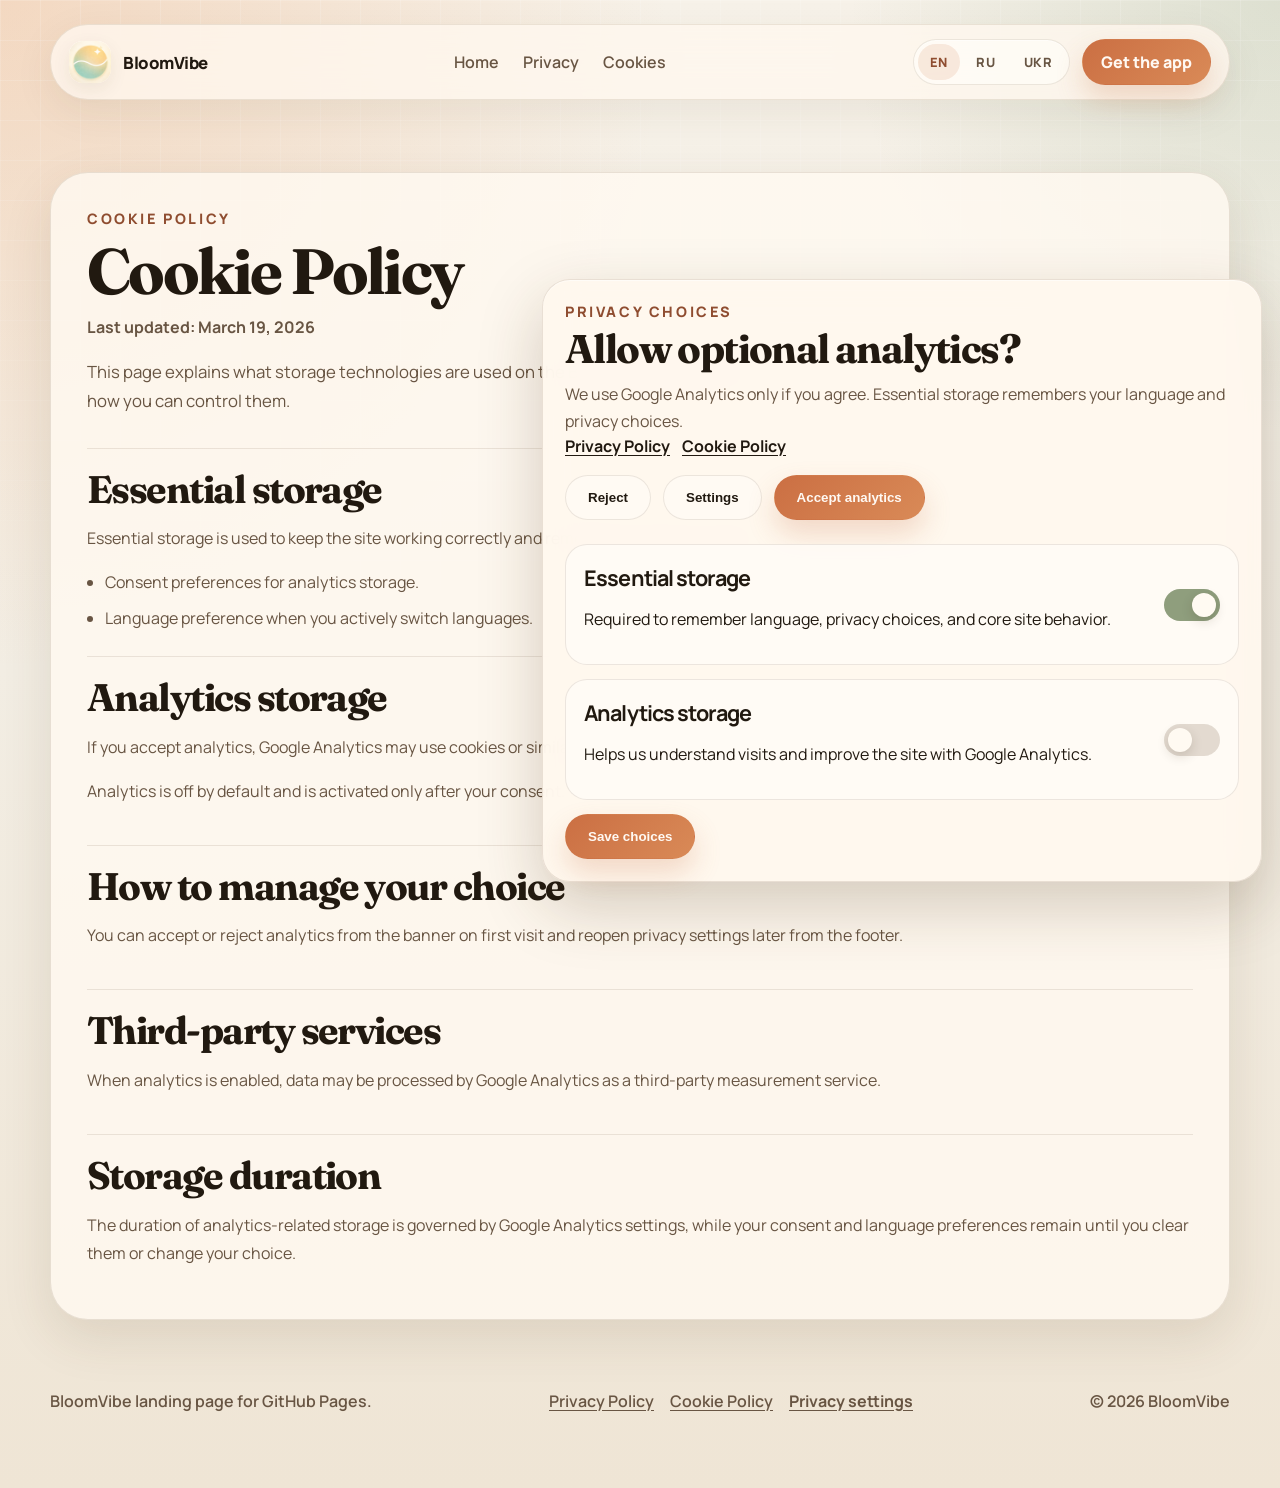
==== cookies.html @ cdea2a06 "Add consent banner and analytics CTA tracking" ====
<!doctype html>
<html lang="en">
  <head>
    <meta charset="UTF-8" />
    <meta name="viewport" content="width=device-width, initial-scale=1.0" />
    <title>BloomVibe | Cookie Policy</title>
    <meta
      name="description"
      content="Cookie Policy for the BloomVibe website, including essential storage, analytics cookies, and consent controls."
    />
    <meta name="theme-color" content="#f4efe4" />
    <link rel="preconnect" href="https://fonts.googleapis.com" />
    <link rel="preconnect" href="https://fonts.gstatic.com" crossorigin />
    <link
      href="https://fonts.googleapis.com/css2?family=Fraunces:opsz,wght@9..144,500;9..144,700&family=Manrope:wght@400;500;600;700;800&display=swap"
      rel="stylesheet"
    />
    <link rel="icon" href="logo.png" type="image/png" />
    <link rel="apple-touch-icon" href="logo.png" />
    <script async src="https://www.googletagmanager.com/gtag/js?id=G-1R0DRW74FC"></script>
    <script>
      window.dataLayer = window.dataLayer || [];

      function gtag() {
        dataLayer.push(arguments);
      }

      (function () {
        const consentStorageKey = "bloomvibe-consent-v1";
        let analyticsConsent = "denied";

        try {
          const savedConsent = JSON.parse(window.localStorage.getItem(consentStorageKey) || "null");

          if (savedConsent?.analytics === "granted") {
            analyticsConsent = "granted";
          }
        } catch (error) {}

        gtag("consent", "default", {
          ad_storage: "denied",
          ad_user_data: "denied",
          ad_personalization: "denied",
          analytics_storage: "denied",
          wait_for_update: 500,
        });

        if (analyticsConsent === "granted") {
          gtag("consent", "update", {
            analytics_storage: "granted",
          });
        }

        gtag("js", new Date());
        gtag("config", "G-1R0DRW74FC", {
          anonymize_ip: true,
        });
      })();
    </script>
    <link rel="stylesheet" href="styles.css" />
  </head>
  <body data-page="cookies">
    <div class="page-shell">
      <header class="site-header">
        <a class="brand" href="index.html" data-i18n-aria-label="brand.homeAria" aria-label="BloomVibe home">
          <span class="brand-mark">
            <img src="logo.png" alt="BloomVibe logo" data-i18n-alt="brand.logoAlt" />
          </span>
          <span class="brand-text">BloomVibe</span>
        </a>

        <nav class="site-nav" aria-label="Policy navigation" data-i18n-aria-label="policyNav.aria">
          <a href="index.html" data-i18n="policyNav.home">Home</a>
          <a href="privacy.html" data-i18n="policyNav.privacy">Privacy</a>
          <a href="cookies.html" data-i18n="policyNav.cookies">Cookies</a>
        </nav>

        <div class="header-actions">
          <div
            class="lang-switcher"
            role="group"
            aria-label="Language switcher"
            data-i18n-aria-label="lang.aria"
          >
            <button class="lang-button is-active" type="button" data-lang="en" aria-pressed="true">EN</button>
            <button class="lang-button" type="button" data-lang="ru" aria-pressed="false">RU</button>
            <button class="lang-button" type="button" data-lang="uk" aria-pressed="false">UKR</button>
          </div>

          <a
            class="button button-small"
            href="https://play.google.com/store/apps/details?id=com.oknorp.online.vibevoyageai"
            target="_blank"
            rel="noreferrer"
            data-market-cta="cookies-header"
            data-i18n="header.cta"
          >
            Get the app
          </a>
        </div>
      </header>

      <main class="policy-main">
        <section class="policy-card">
          <p class="eyebrow" data-i18n="cookiesPage.eyebrow">Cookie Policy</p>
          <h1 class="policy-title" data-i18n="cookiesPage.title">Cookie Policy</h1>
          <p class="policy-updated" data-i18n="cookiesPage.updated">Last updated: March 19, 2026</p>
          <p class="policy-intro" data-i18n="cookiesPage.intro">
            This page explains what storage technologies are used on the BloomVibe website and how you can control them.
          </p>

          <div class="policy-sections">
            <section class="policy-section">
              <h2 data-i18n="cookiesPage.section1.title">Essential storage</h2>
              <p data-i18n="cookiesPage.section1.text">
                Essential storage is used to keep the site working correctly and remember choices you make.
              </p>
              <ul class="policy-list">
                <li data-i18n="cookiesPage.section1.item1">Consent preferences for analytics storage.</li>
                <li data-i18n="cookiesPage.section1.item2">Language preference when you actively switch languages.</li>
              </ul>
            </section>

            <section class="policy-section">
              <h2 data-i18n="cookiesPage.section2.title">Analytics storage</h2>
              <p data-i18n="cookiesPage.section2.text">
                If you accept analytics, Google Analytics may use cookies or similar storage to measure visits, page views, and site interactions.
              </p>
              <p data-i18n="cookiesPage.section2.text2">
                Analytics is off by default and is activated only after your consent.
              </p>
            </section>

            <section class="policy-section">
              <h2 data-i18n="cookiesPage.section3.title">How to manage your choice</h2>
              <p data-i18n="cookiesPage.section3.text">
                You can accept or reject analytics from the banner on first visit and reopen privacy settings later from the footer.
              </p>
            </section>

            <section class="policy-section">
              <h2 data-i18n="cookiesPage.section4.title">Third-party services</h2>
              <p data-i18n="cookiesPage.section4.text">
                When analytics is enabled, data may be processed by Google Analytics as a third-party measurement service.
              </p>
            </section>

            <section class="policy-section">
              <h2 data-i18n="cookiesPage.section5.title">Storage duration</h2>
              <p data-i18n="cookiesPage.section5.text">
                The duration of analytics-related storage is governed by Google Analytics settings, while your consent and language preferences remain until you clear them or change your choice.
              </p>
            </section>
          </div>
        </section>
      </main>

      <footer class="site-footer">
        <p data-i18n="footer.tagline">BloomVibe landing page for GitHub Pages.</p>
        <div class="footer-links">
          <a href="privacy.html" data-i18n="footer.privacy">Privacy Policy</a>
          <a href="cookies.html" data-i18n="footer.cookies">Cookie Policy</a>
          <button class="footer-settings-button" type="button" data-consent-open data-i18n="footer.settings">
            Privacy settings
          </button>
        </div>
        <p>&copy; <span id="year"></span> BloomVibe</p>
      </footer>
    </div>

    <section class="consent-banner" data-consent-banner hidden>
      <div class="consent-shell">
        <div class="consent-copy">
          <p class="eyebrow consent-eyebrow" data-i18n="consent.eyebrow">Privacy choices</p>
          <h2 class="consent-title" data-i18n="consent.title">Allow optional analytics?</h2>
          <p class="consent-text" data-i18n="consent.text">
            We use Google Analytics only if you agree. Essential storage remembers your language and privacy choices.
          </p>
          <div class="consent-links">
            <a href="privacy.html" data-i18n="consent.privacyLink">Privacy Policy</a>
            <a href="cookies.html" data-i18n="consent.cookiesLink">Cookie Policy</a>
          </div>
        </div>

        <div class="consent-actions">
          <button class="button button-secondary" type="button" data-consent-reject data-i18n="consent.reject">
            Reject
          </button>
          <button class="button button-secondary" type="button" data-consent-settings data-i18n="consent.settings">
            Settings
          </button>
          <button class="button" type="button" data-consent-accept data-i18n="consent.accept">
            Accept analytics
          </button>
        </div>

        <div class="consent-panel" data-consent-panel hidden>
          <article class="consent-option">
            <div>
              <h3 data-i18n="consent.essentialTitle">Essential storage</h3>
              <p data-i18n="consent.essentialText">
                Required to remember language, privacy choices, and core site behavior.
              </p>
            </div>
            <label class="consent-toggle">
              <input type="checkbox" checked disabled />
              <span class="consent-toggle-ui"></span>
            </label>
          </article>

          <article class="consent-option">
            <div>
              <h3 data-i18n="consent.analyticsTitle">Analytics storage</h3>
              <p data-i18n="consent.analyticsText">
                Helps us understand visits and improve the site with Google Analytics.
              </p>
            </div>
            <label class="consent-toggle">
              <input type="checkbox" data-consent-analytics />
              <span class="consent-toggle-ui"></span>
            </label>
          </article>

          <div class="consent-panel-actions">
            <button class="button" type="button" data-consent-save data-i18n="consent.save">Save choices</button>
          </div>
        </div>
      </div>
    </section>

    <script src="script.js"></script>
  </body>
</html>
---- styles.css ----
:root {
  --bg: #f4efe4;
  --bg-accent: #efe1cf;
  --surface: rgba(255, 251, 245, 0.72);
  --surface-strong: rgba(255, 247, 237, 0.94);
  --border: rgba(98, 79, 55, 0.14);
  --text: #211910;
  --muted: #685543;
  --accent: #cb6f43;
  --accent-dark: #8f4d30;
  --leaf: #657b50;
  --gold: #dfbb6c;
  --shadow: 0 18px 50px rgba(84, 56, 25, 0.12);
  --radius-xl: 32px;
  --radius-lg: 24px;
  --radius-md: 18px;
  --radius-sm: 999px;
  --content-width: 1180px;
}

* {
  box-sizing: border-box;
}

html {
  scroll-behavior: smooth;
}

body {
  margin: 0;
  min-width: 320px;
  font-family: "Manrope", sans-serif;
  color: var(--text);
  background:
    radial-gradient(circle at top left, rgba(236, 168, 118, 0.35), transparent 34%),
    radial-gradient(circle at top right, rgba(117, 150, 110, 0.2), transparent 22%),
    linear-gradient(180deg, #f7f2e9 0%, #f2ede3 45%, #efe5d5 100%);
}

body::before {
  position: fixed;
  inset: 0;
  content: "";
  background-image:
    linear-gradient(rgba(255, 255, 255, 0.18) 1px, transparent 1px),
    linear-gradient(90deg, rgba(255, 255, 255, 0.18) 1px, transparent 1px);
  background-size: 40px 40px;
  mask-image: linear-gradient(180deg, rgba(0, 0, 0, 0.9), transparent 85%);
  pointer-events: none;
}

a {
  color: inherit;
  text-decoration: none;
}

.page-shell {
  position: relative;
  z-index: 1;
  width: min(calc(100% - 32px), var(--content-width));
  margin: 0 auto;
  padding: 24px 0 48px;
}

.site-header {
  position: sticky;
  top: 18px;
  z-index: 20;
  display: flex;
  align-items: center;
  justify-content: space-between;
  gap: 16px;
  padding: 14px 18px;
  background: rgba(255, 248, 239, 0.78);
  border: 1px solid rgba(101, 74, 47, 0.12);
  border-radius: var(--radius-sm);
  backdrop-filter: blur(18px);
  box-shadow: 0 12px 40px rgba(80, 58, 26, 0.08);
}

.brand {
  display: inline-flex;
  align-items: center;
  gap: 12px;
  font-weight: 800;
  letter-spacing: -0.03em;
}

.brand-mark {
  display: grid;
  width: 42px;
  height: 42px;
  place-items: center;
  border-radius: 14px;
  overflow: hidden;
  background: rgba(255, 251, 244, 0.88);
  box-shadow:
    inset 0 1px 0 rgba(255, 255, 255, 0.55),
    0 6px 18px rgba(80, 58, 26, 0.08);
}

.brand-mark img {
  display: block;
  width: 100%;
  height: 100%;
  object-fit: cover;
}

.brand-text {
  font-size: 1.05rem;
}

.site-nav {
  display: inline-flex;
  align-items: center;
  gap: 24px;
  color: var(--muted);
  font-weight: 600;
}

.site-nav a {
  position: relative;
}

.site-nav a::after {
  position: absolute;
  left: 0;
  bottom: -6px;
  width: 100%;
  height: 2px;
  content: "";
  background: var(--accent);
  transform: scaleX(0);
  transform-origin: left;
  transition: transform 180ms ease;
}

.site-nav a:hover::after,
.site-nav a:focus-visible::after {
  transform: scaleX(1);
}

.header-actions {
  display: inline-flex;
  align-items: center;
  gap: 12px;
}

.lang-switcher {
  display: inline-flex;
  align-items: center;
  gap: 4px;
  padding: 4px;
  border: 1px solid rgba(101, 74, 47, 0.12);
  border-radius: var(--radius-sm);
  background: rgba(255, 252, 247, 0.72);
  box-shadow: inset 0 1px 0 rgba(255, 255, 255, 0.55);
}

.lang-button {
  appearance: none;
  border: 0;
  padding: 9px 12px;
  border-radius: var(--radius-sm);
  background: transparent;
  color: var(--muted);
  font: inherit;
  font-size: 0.8rem;
  font-weight: 800;
  letter-spacing: 0.06em;
  cursor: pointer;
  transition:
    background 180ms ease,
    color 180ms ease,
    transform 180ms ease;
}

.lang-button:hover,
.lang-button:focus-visible {
  color: var(--text);
  transform: translateY(-1px);
}

.lang-button.is-active {
  background: rgba(203, 111, 67, 0.14);
  color: var(--accent-dark);
}

.button {
  display: inline-flex;
  align-items: center;
  justify-content: center;
  gap: 10px;
  padding: 14px 22px;
  border: 1px solid transparent;
  border-radius: var(--radius-sm);
  background: linear-gradient(135deg, var(--accent), #d98a57);
  color: #fff9f3;
  font-weight: 800;
  box-shadow: 0 14px 28px rgba(200, 111, 67, 0.24);
  transition:
    transform 180ms ease,
    box-shadow 180ms ease,
    background 180ms ease;
}

.button:hover,
.button:focus-visible {
  transform: translateY(-2px);
  box-shadow: 0 18px 36px rgba(200, 111, 67, 0.32);
}

.button-small {
  padding: 11px 18px;
}

.button-secondary {
  background: rgba(255, 251, 246, 0.7);
  color: var(--text);
  border-color: rgba(98, 79, 55, 0.12);
  box-shadow: none;
}

.section {
  padding: 72px 0;
}

.hero {
  display: grid;
  grid-template-columns: 1.08fr 0.92fr;
  gap: 48px;
  align-items: center;
  min-height: calc(100vh - 140px);
}

.eyebrow {
  margin: 0 0 12px;
  font-size: 0.9rem;
  font-weight: 800;
  letter-spacing: 0.18em;
  text-transform: uppercase;
  color: var(--accent-dark);
}

h1,
h2,
h3 {
  margin: 0;
  letter-spacing: -0.04em;
}

h1,
h2 {
  font-family: "Fraunces", serif;
  line-height: 0.98;
}

h1 {
  max-width: 11ch;
  font-size: clamp(3.3rem, 7vw, 6.4rem);
}

html[lang="ru"] h1,
html[lang="uk"] h1 {
  max-width: 9.6ch;
  font-size: clamp(3.3rem, 6.8vw, 6rem);
  line-height: 0.99;
}

h2 {
  max-width: 12ch;
  font-size: clamp(2.2rem, 4vw, 3.6rem);
}

h3 {
  font-size: 1.35rem;
}

.hero-text,
.cta-text,
.benefit-card p,
.step-card p,
.persona-card p {
  color: var(--muted);
  line-height: 1.7;
}

.hero-text {
  max-width: 60ch;
  margin: 22px 0 0;
  font-size: 1.08rem;
}

html[lang="ru"] .hero-text,
html[lang="uk"] .hero-text {
  max-width: 52ch;
}

html[lang="ru"] .site-nav,
html[lang="uk"] .site-nav {
  gap: 20px;
  font-size: 0.96rem;
}

html[lang="ru"] .header-actions,
html[lang="uk"] .header-actions {
  gap: 10px;
}

html[lang="ru"] .button-small,
html[lang="uk"] .button-small {
  padding-inline: 18px;
}

.hero-actions {
  display: flex;
  flex-wrap: wrap;
  gap: 14px;
  margin: 32px 0 24px;
}

.hero-points {
  display: flex;
  flex-wrap: wrap;
  gap: 12px;
  padding: 0;
  margin: 0;
  list-style: none;
}

.hero-points li {
  padding: 10px 14px;
  border: 1px solid var(--border);
  border-radius: var(--radius-sm);
  background: rgba(255, 248, 240, 0.72);
  font-weight: 600;
  color: #453528;
}

.hero-visual {
  position: relative;
  display: grid;
  place-items: center;
  min-height: 640px;
}

.screenshot-stage {
  position: relative;
  width: min(100%, 520px);
  min-height: 640px;
}

.phone-mockup {
  position: absolute;
  top: -18px;
  right: 18px;
  width: min(100%, 320px);
  transform: rotate(2deg);
}

.phone-frame {
  position: relative;
  padding: 14px;
  border-radius: 42px;
  background:
    linear-gradient(180deg, rgba(61, 41, 30, 0.95), rgba(18, 16, 15, 0.98));
  box-shadow:
    0 35px 80px rgba(57, 35, 15, 0.28),
    inset 0 1px 0 rgba(255, 255, 255, 0.2);
}

.phone-notch {
  position: absolute;
  left: 50%;
  top: 10px;
  z-index: 2;
  width: 126px;
  height: 28px;
  border-radius: 0 0 18px 18px;
  background: rgba(12, 12, 12, 0.9);
  transform: translateX(-50%);
}

.phone-screen {
  position: relative;
  overflow: hidden;
  padding: 18px 12px 12px;
  border-radius: 30px;
  background:
    radial-gradient(circle at top, rgba(248, 199, 118, 0.14), transparent 28%),
    linear-gradient(180deg, #f8f1e6 0%, #efe3cf 100%);
}

.phone-screen img {
  display: block;
  width: 100%;
  height: auto;
  border-radius: 22px;
}

.device-shot {
  margin: 0;
  padding: 12px;
  border: 1px solid rgba(91, 70, 48, 0.12);
  border-radius: 38px;
  background: rgba(255, 249, 241, 0.8);
  box-shadow:
    0 30px 60px rgba(74, 46, 18, 0.18),
    inset 0 1px 0 rgba(255, 255, 255, 0.45);
  backdrop-filter: blur(12px);
}

.device-shot img,
.preview-card img {
  display: block;
  width: 100%;
  height: auto;
  border-radius: 28px;
}

.card-kicker,
.benefit-number,
.step-badge {
  font-weight: 800;
  letter-spacing: 0.06em;
  text-transform: uppercase;
}

.card-kicker,
.benefit-number {
  font-size: 0.72rem;
  color: var(--accent-dark);
}

.section-heading {
  display: grid;
  gap: 12px;
  margin-bottom: 32px;
}

.section-soft .section-heading h2,
.cta-panel h2 {
  max-width: 13ch;
}

.preview-grid,
.benefit-grid,
.persona-grid,
.steps {
  display: grid;
  gap: 18px;
}

.preview-grid {
  grid-template-columns: repeat(3, minmax(0, 1fr));
}

.benefit-grid {
  grid-template-columns: repeat(3, minmax(0, 1fr));
}

.preview-card,
.benefit-card,
.step-card,
.persona-card,
.cta-panel {
  padding: 28px;
  border: 1px solid var(--border);
  border-radius: var(--radius-xl);
  background: var(--surface);
  backdrop-filter: blur(16px);
  box-shadow: var(--shadow);
}

.preview-card {
  display: grid;
  gap: 18px;
  background: rgba(255, 248, 239, 0.78);
}

.preview-card figure {
  margin: 0;
  display: flex;
  justify-content: center;
  padding: 12px;
  border-radius: 30px;
  background: rgba(255, 253, 250, 0.86);
  box-shadow: inset 0 1px 0 rgba(255, 255, 255, 0.6);
}

.preview-phone {
  width: min(100%, 260px);
}

.preview-phone-frame {
  position: relative;
  padding: 10px;
  border-radius: 34px;
  background:
    linear-gradient(180deg, rgba(61, 41, 30, 0.95), rgba(18, 16, 15, 0.98));
  box-shadow:
    0 20px 40px rgba(57, 35, 15, 0.18),
    inset 0 1px 0 rgba(255, 255, 255, 0.18);
}

.preview-phone-notch {
  position: absolute;
  top: 8px;
  left: 50%;
  z-index: 2;
  width: 92px;
  height: 20px;
  border-radius: 0 0 14px 14px;
  background: rgba(12, 12, 12, 0.92);
  transform: translateX(-50%);
}

.preview-phone-screen {
  overflow: hidden;
  border-radius: 24px;
  background: linear-gradient(180deg, #f8f1e6 0%, #efe3cf 100%);
}

.preview-phone-screen img {
  display: block;
  width: 100%;
  height: auto;
}

.preview-meta {
  display: grid;
  gap: 10px;
}

.preview-meta h3 {
  font-family: "Fraunces", serif;
  font-size: 1.7rem;
  line-height: 1.05;
}

.step-card {
  position: relative;
}

.step-badge {
  display: inline-grid;
  width: 38px;
  height: 38px;
  margin-bottom: 18px;
  place-items: center;
  border-radius: 12px;
  background: rgba(203, 111, 67, 0.12);
  color: var(--accent-dark);
}

.section-soft {
  padding-inline: 28px;
  border: 1px solid rgba(104, 85, 67, 0.12);
  border-radius: calc(var(--radius-xl) + 6px);
  background:
    radial-gradient(circle at top right, rgba(255, 205, 138, 0.18), transparent 18%),
    rgba(255, 247, 237, 0.48);
}

.steps {
  grid-template-columns: repeat(3, minmax(0, 1fr));
}

.persona-grid {
  grid-template-columns: repeat(4, minmax(0, 1fr));
}

.persona-card {
  background: var(--surface-strong);
}

.cta-section {
  padding-bottom: 24px;
}

.cta-panel {
  display: flex;
  align-items: center;
  justify-content: space-between;
  gap: 24px;
  background:
    radial-gradient(circle at top left, rgba(255, 197, 121, 0.2), transparent 26%),
    linear-gradient(135deg, rgba(255, 247, 239, 0.94), rgba(240, 231, 211, 0.92));
}

.cta-actions {
  flex-shrink: 0;
}

.site-footer {
  display: flex;
  align-items: center;
  justify-content: space-between;
  gap: 12px;
  padding: 30px 0 12px;
  color: var(--muted);
  font-weight: 600;
}

.footer-links {
  display: inline-flex;
  align-items: center;
  gap: 16px;
  flex-wrap: wrap;
}

.footer-links a {
  text-decoration: underline;
  text-underline-offset: 0.18em;
}

.footer-settings-button {
  border: 0;
  padding: 0;
  background: transparent;
  color: inherit;
  font: inherit;
  font-weight: 700;
  text-decoration: underline;
  text-underline-offset: 0.18em;
  cursor: pointer;
}

.policy-main {
  padding: 72px 0 24px;
}

.policy-card {
  padding: 36px;
  border: 1px solid var(--border);
  border-radius: calc(var(--radius-xl) + 6px);
  background: rgba(255, 249, 241, 0.82);
  box-shadow: var(--shadow);
}

.policy-title {
  max-width: none;
  margin-bottom: 10px;
  font-size: clamp(2.6rem, 5vw, 4.4rem);
}

.policy-updated,
.policy-intro,
.policy-section p,
.policy-list {
  color: var(--muted);
  line-height: 1.75;
}

.policy-updated {
  margin: 0 0 16px;
  font-weight: 700;
}

.policy-intro {
  max-width: 68ch;
  margin: 0;
  font-size: 1.05rem;
}

.policy-sections {
  display: grid;
  gap: 24px;
  margin-top: 32px;
}

.policy-section {
  padding-top: 22px;
  border-top: 1px solid rgba(98, 79, 55, 0.12);
}

.policy-section h2 {
  max-width: none;
  margin-bottom: 12px;
  font-size: clamp(1.6rem, 3vw, 2.4rem);
}

.policy-list {
  display: grid;
  gap: 8px;
  padding-left: 18px;
  margin: 12px 0 0;
}

.consent-banner[hidden] {
  display: none;
}

.consent-banner {
  position: fixed;
  right: 18px;
  bottom: 18px;
  z-index: 40;
  width: min(calc(100% - 24px), 720px);
}

.consent-shell {
  display: grid;
  gap: 18px;
  padding: 22px;
  border: 1px solid rgba(101, 74, 47, 0.14);
  border-radius: 28px;
  background: rgba(255, 248, 239, 0.94);
  box-shadow:
    0 24px 64px rgba(67, 46, 20, 0.22),
    inset 0 1px 0 rgba(255, 255, 255, 0.5);
  backdrop-filter: blur(18px);
}

.consent-eyebrow {
  margin-bottom: 8px;
}

.consent-title {
  max-width: none;
  font-size: clamp(1.7rem, 3.6vw, 2.5rem);
}

.consent-text {
  margin: 12px 0 0;
  color: var(--muted);
  line-height: 1.7;
}

.consent-links,
.consent-actions,
.consent-panel-actions {
  display: flex;
  flex-wrap: wrap;
  gap: 12px;
}

.consent-links a {
  font-weight: 700;
  text-decoration: underline;
  text-underline-offset: 0.18em;
}

.consent-panel {
  display: grid;
  gap: 14px;
  padding-top: 6px;
}

.consent-option {
  display: flex;
  align-items: center;
  justify-content: space-between;
  gap: 16px;
  padding: 18px;
  border: 1px solid rgba(98, 79, 55, 0.12);
  border-radius: 22px;
  background: rgba(255, 252, 247, 0.84);
}

.consent-option h3 {
  margin-bottom: 6px;
}

.consent-toggle {
  position: relative;
  display: inline-flex;
  align-items: center;
}

.consent-toggle input {
  position: absolute;
  opacity: 0;
  pointer-events: none;
}

.consent-toggle-ui {
  position: relative;
  display: inline-flex;
  width: 56px;
  height: 32px;
  border-radius: 999px;
  background: rgba(101, 74, 47, 0.18);
  transition: background 180ms ease;
}

.consent-toggle-ui::after {
  position: absolute;
  top: 4px;
  left: 4px;
  width: 24px;
  height: 24px;
  border-radius: 999px;
  content: "";
  background: #fffaf2;
  box-shadow: 0 4px 12px rgba(49, 35, 16, 0.16);
  transition: transform 180ms ease;
}

.consent-toggle input:checked + .consent-toggle-ui {
  background: rgba(203, 111, 67, 0.92);
}

.consent-toggle input:checked + .consent-toggle-ui::after {
  transform: translateX(24px);
}

.consent-toggle input:disabled + .consent-toggle-ui {
  background: rgba(101, 123, 80, 0.72);
}

.reveal {
  opacity: 0;
  transform: translateY(28px);
  transition:
    opacity 700ms ease,
    transform 700ms ease;
}

.reveal.is-visible {
  opacity: 1;
  transform: translateY(0);
}

@media (max-width: 1080px) {
  .hero,
  .preview-grid,
  .benefit-grid,
  .steps,
  .persona-grid {
    grid-template-columns: 1fr 1fr;
  }

  .hero {
    min-height: auto;
  }

  .hero-copy {
    order: 1;
  }

  .hero-visual {
    order: 2;
  }

  .site-header {
    flex-wrap: wrap;
    justify-content: center;
  }

  .header-actions {
    flex-wrap: wrap;
    justify-content: center;
  }

  .cta-panel {
    flex-direction: column;
    align-items: flex-start;
  }
}

@media (max-width: 760px) {
  .page-shell {
    width: min(calc(100% - 20px), var(--content-width));
    padding-top: 12px;
  }

  .site-header,
  .site-nav,
  .hero-actions,
  .hero-points,
  .preview-grid,
  .benefit-grid,
  .steps,
  .persona-grid,
  .site-footer {
    grid-template-columns: 1fr;
  }

  .site-header,
  .site-footer {
    flex-direction: column;
  }

  .site-nav {
    display: grid;
    justify-items: center;
    gap: 14px;
  }

  .header-actions {
    width: 100%;
  }

  .footer-links,
  .consent-links,
  .consent-actions,
  .consent-panel-actions {
    justify-content: center;
  }

  .section {
    padding: 56px 0;
  }

  .hero {
    grid-template-columns: 1fr;
    gap: 32px;
  }

  .hero-visual {
    min-height: auto;
  }

  .screenshot-stage {
    min-height: 540px;
  }

  .section-soft {
    padding-inline: 18px;
  }

  h1 {
    max-width: 10ch;
    font-size: clamp(2.8rem, 12vw, 4.6rem);
  }

  h2 {
    max-width: none;
    font-size: clamp(2rem, 8vw, 3rem);
  }

  .phone-mockup {
    position: relative;
    inset: auto;
    transform: none;
    width: 100%;
  }

  .policy-card {
    padding: 24px;
  }

  .consent-banner {
    right: 10px;
    bottom: 10px;
    width: calc(100% - 20px);
  }

  .consent-option {
    align-items: flex-start;
  }
}

@media (prefers-reduced-motion: reduce) {
  html {
    scroll-behavior: auto;
  }

  *,
  *::before,
  *::after {
    animation: none !important;
    transition: none !important;
  }

  .reveal {
    opacity: 1;
    transform: none;
  }
}
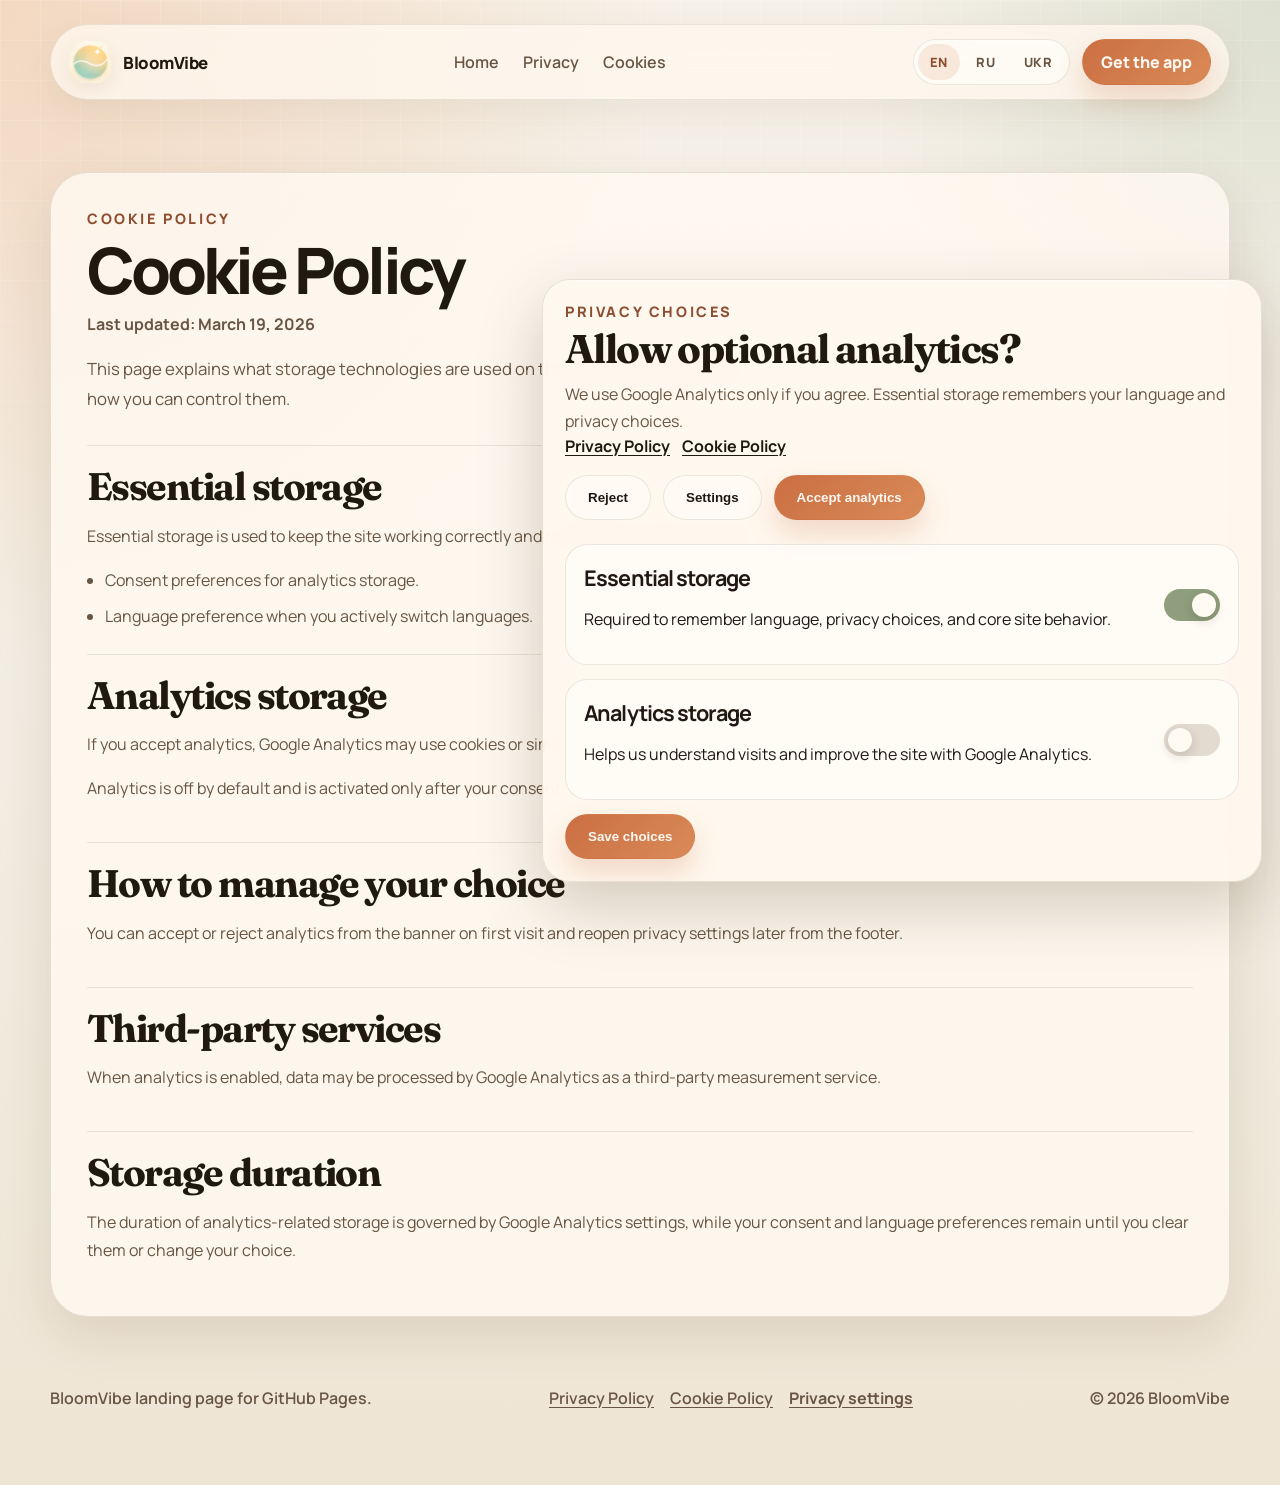
==== commit 4a27ca79: "Refine app copy and add SEO metadata" ====
--- a/cookies.html
+++ b/cookies.html
@@ -8,7 +8,24 @@
       name="description"
       content="Cookie Policy for the BloomVibe website, including essential storage, analytics cookies, and consent controls."
     />
+    <meta name="robots" content="noindex,follow" />
+    <meta property="og:type" content="article" />
+    <meta property="og:url" content="https://iharoknorp.github.io/bloom-vibe-page/cookies.html" />
+    <meta property="og:site_name" content="BloomVibe" />
+    <meta property="og:title" content="BloomVibe | Cookie Policy" />
+    <meta
+      property="og:description"
+      content="Cookie Policy for the BloomVibe website, including essential storage, analytics cookies, and consent controls."
+    />
+    <meta property="og:image" content="https://iharoknorp.github.io/bloom-vibe-page/logo.png" />
+    <meta name="twitter:card" content="summary" />
+    <meta name="twitter:title" content="BloomVibe | Cookie Policy" />
+    <meta
+      name="twitter:description"
+      content="Cookie Policy for the BloomVibe website, including essential storage, analytics cookies, and consent controls."
+    />
     <meta name="theme-color" content="#f4efe4" />
+    <link rel="canonical" href="https://iharoknorp.github.io/bloom-vibe-page/cookies.html" />
     <link rel="preconnect" href="https://fonts.googleapis.com" />
     <link rel="preconnect" href="https://fonts.gstatic.com" crossorigin />
     <link
--- a/styles.css
+++ b/styles.css
@@ -249,7 +249,6 @@
   letter-spacing: -0.04em;
 }
 
-h1,
 h2 {
   font-family: "Fraunces", serif;
   line-height: 0.98;
@@ -257,14 +256,18 @@
 
 h1 {
   max-width: 11ch;
+  font-family: "Manrope", sans-serif;
   font-size: clamp(3.3rem, 7vw, 6.4rem);
+  font-weight: 800;
+  line-height: 0.94;
+  letter-spacing: -0.06em;
 }
 
 html[lang="ru"] h1,
 html[lang="uk"] h1 {
   max-width: 9.6ch;
   font-size: clamp(3.3rem, 6.8vw, 6rem);
-  line-height: 0.99;
+  line-height: 0.95;
 }
 
 h2 {
@@ -697,6 +700,7 @@
   bottom: 18px;
   z-index: 40;
   width: min(calc(100% - 24px), 720px);
+  max-height: calc(100vh - 24px);
 }
 
 .consent-shell {
@@ -710,6 +714,8 @@
     0 24px 64px rgba(67, 46, 20, 0.22),
     inset 0 1px 0 rgba(255, 255, 255, 0.5);
   backdrop-filter: blur(18px);
+  max-height: inherit;
+  overflow: auto;
 }
 
 .consent-eyebrow {
@@ -882,25 +888,67 @@
     flex-direction: column;
   }
 
+  .site-header {
+    position: relative;
+    top: 0;
+    gap: 14px;
+    padding: 14px;
+    border-radius: 28px;
+  }
+
   .site-nav {
-    display: grid;
-    justify-items: center;
-    gap: 14px;
+    display: flex;
+    flex-wrap: wrap;
+    justify-content: center;
+    gap: 10px 18px;
+    width: 100%;
+    text-align: center;
+    font-size: 0.9rem;
   }
 
   .header-actions {
     width: 100%;
+    flex-direction: column;
+    gap: 10px;
+  }
+
+  .lang-switcher {
+    width: 100%;
+    justify-content: space-between;
+  }
+
+  .lang-button {
+    flex: 1 1 0;
+    min-width: 0;
+    padding: 8px 8px;
+    font-size: 0.74rem;
+  }
+
+  .button-small {
+    width: 100%;
+    padding: 10px 16px;
+    font-size: 0.95rem;
   }
 
   .footer-links,
   .consent-links,
-  .consent-actions,
   .consent-panel-actions {
     justify-content: center;
   }
 
+  .footer-links {
+    flex-direction: column;
+    align-items: center;
+    gap: 10px;
+    text-align: center;
+  }
+
+  .footer-settings-button {
+    width: 100%;
+  }
+
   .section {
-    padding: 56px 0;
+    padding: 48px 0;
   }
 
   .hero {
@@ -922,12 +970,61 @@
 
   h1 {
     max-width: 10ch;
-    font-size: clamp(2.8rem, 12vw, 4.6rem);
+    font-size: clamp(2.4rem, 10.8vw, 3.8rem);
   }
 
   h2 {
     max-width: none;
-    font-size: clamp(2rem, 8vw, 3rem);
+    font-size: clamp(1.7rem, 7vw, 2.5rem);
+  }
+
+  h3 {
+    font-size: 1.18rem;
+  }
+
+  .eyebrow {
+    font-size: 0.78rem;
+    letter-spacing: 0.14em;
+  }
+
+  .hero-text,
+  .cta-text,
+  .benefit-card p,
+  .step-card p,
+  .persona-card p,
+  .preview-meta p,
+  .policy-updated,
+  .policy-intro,
+  .policy-section p,
+  .policy-list,
+  .consent-text {
+    font-size: 0.96rem;
+    line-height: 1.6;
+  }
+
+  .hero-actions .button,
+  .consent-panel-actions .button {
+    padding: 12px 16px;
+    font-size: 0.98rem;
+  }
+
+  .consent-actions {
+    display: grid;
+    grid-template-columns: 1fr 1fr 1.15fr;
+    gap: 8px;
+  }
+
+  .consent-actions .button {
+    width: 100%;
+    min-width: 0;
+    padding: 10px 12px;
+    font-size: 0.88rem;
+    line-height: 1.2;
+  }
+
+  .hero-points li {
+    padding: 8px 12px;
+    font-size: 0.94rem;
   }
 
   .phone-mockup {
@@ -938,17 +1035,89 @@
   }
 
   .policy-card {
-    padding: 24px;
+    padding: 20px;
   }
 
   .consent-banner {
     right: 10px;
     bottom: 10px;
     width: calc(100% - 20px);
+    max-height: calc(100vh - 20px);
+  }
+
+  .consent-shell {
+    gap: 14px;
+    padding: 16px;
+    border-radius: 22px;
+    max-width: 360px;
+    margin-left: auto;
   }
 
   .consent-option {
     align-items: flex-start;
+    flex-direction: column;
+    padding: 14px;
+  }
+
+  .consent-title,
+  .policy-title {
+    font-size: clamp(1.7rem, 8vw, 2.4rem);
+  }
+
+  .consent-copy {
+    display: grid;
+    gap: 10px;
+  }
+
+  .consent-copy .consent-links {
+    gap: 10px 14px;
+  }
+
+  .consent-panel {
+    gap: 12px;
+    padding-top: 2px;
+  }
+
+  .consent-option p {
+    margin: 0;
+  }
+
+  .consent-option {
+    padding: 12px;
+  }
+
+  .consent-option h3 {
+    font-size: 0.95rem;
+    margin-bottom: 4px;
+  }
+
+  .consent-option p {
+    font-size: 0.72rem;
+    line-height: 1.35;
+  }
+
+  .consent-toggle-ui {
+    width: 46px;
+    height: 26px;
+  }
+
+  .consent-toggle-ui::after {
+    top: 3px;
+    left: 3px;
+    width: 20px;
+    height: 20px;
+  }
+
+  .consent-toggle input:checked + .consent-toggle-ui::after {
+    transform: translateX(20px);
+  }
+
+  .consent-toggle {
+    align-self: flex-end;
+  }
+
+  .consent-panel-actions .button {
+    width: 100%;
   }
 }
 
